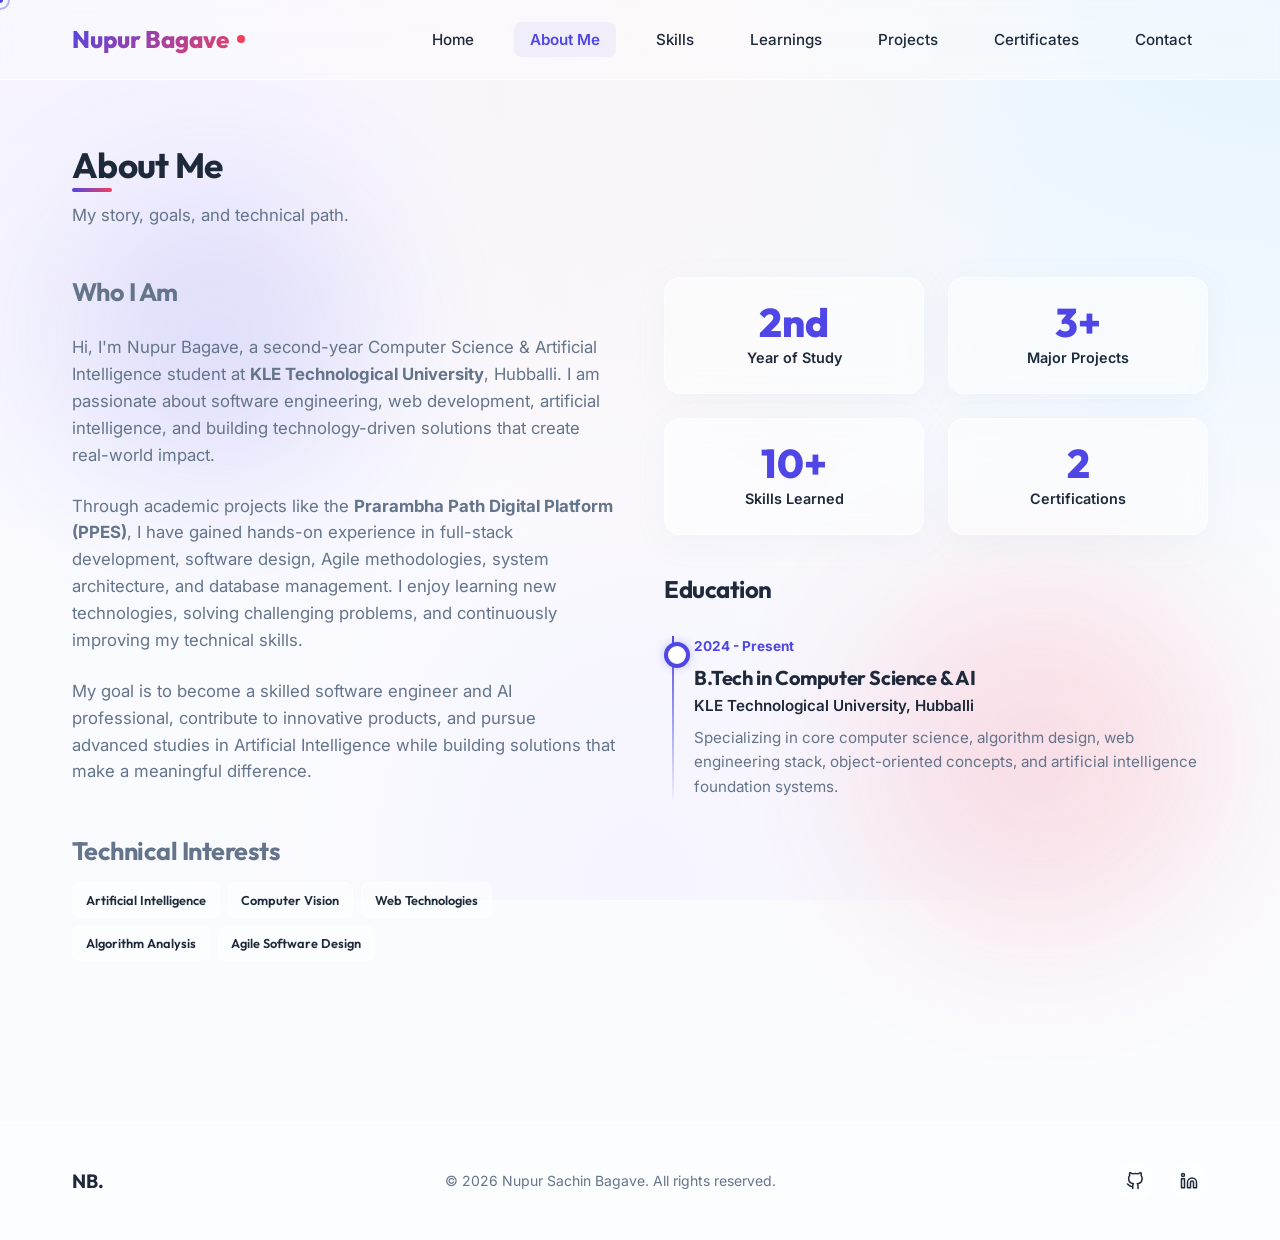
==== about.html @ 6f0df0ab "initial" ====
<!DOCTYPE html>
<html lang="en">
<head>
  <meta charset="UTF-8">
  <meta name="viewport" content="width=device-width, initial-scale=1.0">
  <title>About Me | Nupur Bagave</title>
  <meta name="description" content="Read about Nupur Bagave's academic history, career objectives, and technical interests.">
  
  <!-- CSS Stylesheets -->
  <link rel="stylesheet" href="assets/css/main.css">
  <link rel="stylesheet" href="assets/css/animations.css">
  <link rel="stylesheet" href="assets/css/pages.css">
</head>
<body>

  <!-- Custom Cursor Elements -->
  <div class="custom-cursor"></div>
  <div class="custom-cursor-inner"></div>

  <!-- Background Decorative Glowing Blobs -->
  <div class="bg-blob blob-1"></div>
  <div class="bg-blob blob-2"></div>

  <!-- Navigation Bar -->
  <nav class="navbar">
    <div class="container">
      <a href="index.html" class="logo">
        Nupur Bagave<span class="logo-dot"></span>
      </a>
      
      <button class="menu-toggle" id="menu-toggle" aria-label="Toggle Navigation Menu">
        <span></span>
        <span></span>
        <span></span>
      </button>

      <ul class="nav-links" id="nav-links">
        <li class="nav-item"><a href="index.html">Home</a></li>
        <li class="nav-item"><a href="about.html">About Me</a></li>
        <li class="nav-item"><a href="skills.html">Skills</a></li>
        <li class="nav-item"><a href="learnings.html">Learnings</a></li>
        <li class="nav-item"><a href="projects.html">Projects</a></li>
        <li class="nav-item"><a href="certificates.html">Certificates</a></li>
        <li class="nav-item"><a href="contact.html">Contact</a></li>
      </ul>
    </div>
  </nav>

  <!-- Main About Content -->
  <main class="main-content container">
    <section style="padding: 2rem 0;">
      <h1 class="section-title reveal">About Me</h1>
      <p class="section-desc reveal">My story, goals, and technical path.</p>

      <div class="about-grid">
        
        <!-- About Left Section: Introduction and Goals -->
        <div class="about-text reveal">
          <h2>Who I Am</h2>
          <br>
          <p>
            Hi, I'm Nupur Bagave, a second-year Computer Science &amp; Artificial Intelligence student at <strong>KLE Technological University</strong>, Hubballi. I am passionate about software engineering, web development, artificial intelligence, and building technology-driven solutions that create real-world impact.
          </p>
          <p>
            Through academic projects like the <strong>Prarambha Path Digital Platform (PPES)</strong>, I have gained hands-on experience in full-stack development, software design, Agile methodologies, system architecture, and database management. I enjoy learning new technologies, solving challenging problems, and continuously improving my technical skills.
          </p>
          <p>
            My goal is to become a skilled software engineer and AI professional, contribute to innovative products, and pursue advanced studies in Artificial Intelligence while building solutions that make a meaningful difference.
          </p>
          
          <br>
          <h2>Technical Interests</h2>
          <div style="display: flex; gap: 0.5rem; flex-wrap: wrap; margin-top: 1rem;">
            <span class="btn btn-secondary" style="padding: 0.4rem 0.8rem; font-size: 0.8rem; cursor: default;">Artificial Intelligence</span>
            <span class="btn btn-secondary" style="padding: 0.4rem 0.8rem; font-size: 0.8rem; cursor: default;">Computer Vision</span>
            <span class="btn btn-secondary" style="padding: 0.4rem 0.8rem; font-size: 0.8rem; cursor: default;">Web Technologies</span>
            <span class="btn btn-secondary" style="padding: 0.4rem 0.8rem; font-size: 0.8rem; cursor: default;">Algorithm Analysis</span>
            <span class="btn btn-secondary" style="padding: 0.4rem 0.8rem; font-size: 0.8rem; cursor: default;">Agile Software Design</span>
          </div>
        </div>

        <!-- About Right Section: Highlights and Timeline -->
        <div class="reveal-right">
          
          <!-- Key Metrics Grid -->
          <div class="highlights-grid" style="margin-bottom: 2.5rem;">
            <div class="glass-card highlight-box">
              <div class="highlight-val">2nd</div>
              <div class="highlight-lbl">Year of Study</div>
            </div>
            <div class="glass-card highlight-box">
              <div class="highlight-val">3+</div>
              <div class="highlight-lbl">Major Projects</div>
            </div>
            <div class="glass-card highlight-box">
              <div class="highlight-val">10+</div>
              <div class="highlight-lbl">Skills Learned</div>
            </div>
            <div class="glass-card highlight-box">
              <div class="highlight-val">2</div>
              <div class="highlight-lbl">Certifications</div>
            </div>
          </div>

          <!-- Academic Education Timeline -->
          <h2>Education</h2>
          <div class="timeline-container">
            
            <div class="timeline-node">
              <span class="timeline-time">2024 - Present</span>
              <h3 class="timeline-title">B.Tech in Computer Science &amp; AI</h3>
              <p class="timeline-institution">KLE Technological University, Hubballi</p>
              <p class="timeline-desc">Specializing in core computer science, algorithm design, web engineering stack, object-oriented concepts, and artificial intelligence foundation systems.</p>
            </div>
            
           

          </div>

        </div>

      </div>
    </section>
  </main>

  <!-- Footer Section -->
  <footer class="footer">
    <div class="container footer-content">
      <div class="footer-logo">NB.</div>
      <div class="footer-text">&copy; 2026 Nupur Sachin Bagave. All rights reserved.</div>
      <div class="footer-socials">
        <a href="https://github.com/nupurbagave2909-lang" target="_blank" class="social-icon-btn" aria-label="GitHub Profile">
          <svg width="18" height="18" viewBox="0 0 24 24" fill="none" stroke="currentColor" stroke-width="2" stroke-linecap="round" stroke-linejoin="round"><path d="M9 19c-5 1.5-5-2.5-7-3m14 6v-3.87a3.37 3.37 0 0 0-.94-2.61c3.14-.35 6.44-1.54 6.44-7A5.44 5.44 0 0 0 20 4.77 5.07 5.07 0 0 0 19.91 1S18.73.65 16 2.48a13.38 13.38 0 0 0-7 0C6.27.65 5.09 1 5.09 1A5.07 5.07 0 0 0 5 4.77a5.44 5.44 0 0 0-1.5 3.78c0 5.42 3.3 6.61 6.44 7A3.37 3.37 0 0 0 9 18.13V22"></path></svg>
        </a>
        <a href="https://linkedin.com" target="_blank" class="social-icon-btn" aria-label="LinkedIn Profile">
          <svg width="18" height="18" viewBox="0 0 24 24" fill="none" stroke="currentColor" stroke-width="2" stroke-linecap="round" stroke-linejoin="round"><path d="M16 8a6 6 0 0 1 6 6v7h-4v-7a2 2 0 0 0-2-2 2 2 0 0 0-2 2v7h-4v-7a6 6 0 0 1 6-6z"></path><rect x="2" y="9" width="4" height="12"></rect><circle cx="4" cy="4" r="2"></circle></svg>
        </a>
      </div>
    </div>
  </footer>

  <!-- JavaScript scripts -->
  <script src="assets/js/main.js"></script>
</body>
</html>
---- assets/css/main.css ----
/* ==========================================================================
   DESIGN SYSTEM & CORE STYLES - NUPUR BAGAVE PORTFOLIO
   ========================================================================== */

/* Import Premium Fonts */
@import url('https://fonts.googleapis.com/css2?family=Inter:wght@300;400;500;600;700&family=Outfit:wght@300;400;500;600;700;800&display=swap');

:root {
  /* Color Palette - Aesthetic Light Pastel Mesh */
  --bg-color: #fafbfe;
  --text-primary: #1e293b;
  --text-secondary: #64748b;
  --text-muted: #94a3b8;
  
  /* Brand/Accent Colors */
  --color-primary: #4f46e5;       /* Indigo */
  --color-primary-rgb: 79, 70, 229;
  --color-secondary: #f43f5e;     /* Coral Rose */
  --color-secondary-rgb: 244, 63, 94;
  --color-accent: #06b6d4;        /* Cyan */
  --color-accent-rgb: 6, 182, 212;
  
  /* Glassmorphism Design Tokens */
  --glass-bg: rgba(255, 255, 255, 0.45);
  --glass-bg-hover: rgba(255, 255, 255, 0.65);
  --glass-border: rgba(255, 255, 255, 0.6);
  --glass-border-hover: rgba(255, 255, 255, 0.8);
  --glass-shadow: 0 8px 32px 0 rgba(148, 163, 184, 0.08);
  --glass-shadow-hover: 0 12px 40px 0 rgba(99, 102, 241, 0.12);
  --backdrop-blur: blur(12px);
  
  /* Sizing and Layout */
  --max-width: 1200px;
  --navbar-height: 80px;
  --border-radius-sm: 8px;
  --border-radius-md: 16px;
  --border-radius-lg: 24px;
  
  /* Transitions */
  --transition-fast: 0.2s cubic-bezier(0.4, 0, 0.2, 1);
  --transition-normal: 0.4s cubic-bezier(0.4, 0, 0.2, 1);
  --transition-slow: 0.6s cubic-bezier(0.4, 0, 0.2, 1);
}

/* Base Reset & Smooth Scroll */
* {
  margin: 0;
  padding: 0;
  box-sizing: border-box;
  outline: none;
}

html {
  scroll-behavior: smooth;
  font-size: 16px;
}

body {
  font-family: 'Inter', sans-serif;
  background-color: var(--bg-color);
  color: var(--text-primary);
  line-height: 1.6;
  min-height: 100vh;
  overflow-x: hidden;
  position: relative;
  /* Aesthetic Pastel Gradient Mesh Background */
  background-image: 
    radial-gradient(at 0% 0%, rgba(243, 239, 255, 0.8) 0px, transparent 50%),
    radial-gradient(at 50% 0%, rgba(255, 245, 240, 0.7) 0px, transparent 50%),
    radial-gradient(at 100% 0%, rgba(224, 242, 254, 0.8) 0px, transparent 50%),
    radial-gradient(at 50% 100%, rgba(245, 243, 255, 0.9) 0px, transparent 50%);
  background-attachment: fixed;
}

/* Custom Selection & Scrollbars */
::selection {
  background-color: rgba(79, 70, 229, 0.15);
  color: var(--color-primary);
}

::-webkit-scrollbar {
  width: 10px;
}

::-webkit-scrollbar-track {
  background: rgba(241, 245, 249, 0.5);
}

::-webkit-scrollbar-thumb {
  background: rgba(148, 163, 184, 0.5);
  border-radius: 5px;
  border: 2px solid #fafbfe;
}

::-webkit-scrollbar-thumb:hover {
  background: rgba(99, 102, 241, 0.6);
}

/* Typography Rules */
h1, h2, h3, h4, h5, h6 {
  font-family: 'Outfit', sans-serif;
  font-weight: 700;
  letter-spacing: -0.02em;
  line-height: 1.2;
}

a {
  color: inherit;
  text-decoration: none;
  transition: var(--transition-fast);
}

img, svg {
  max-width: 100%;
  display: block;
}

/* Layout Wrappers */
.container {
  width: 100%;
  max-width: var(--max-width);
  margin: 0 auto;
  padding: 0 2rem;
}

.main-content {
  padding-top: calc(var(--navbar-height) + 2rem);
  min-height: calc(100vh - 160px);
}

/* Glassmorphism Class Utilities */
.glass-panel {
  background: var(--glass-bg);
  backdrop-filter: var(--backdrop-blur);
  -webkit-backdrop-filter: var(--backdrop-blur);
  border: 1px solid var(--glass-border);
  border-radius: var(--border-radius-md);
  box-shadow: var(--glass-shadow);
  transition: all var(--transition-normal);
}

.glass-panel:hover {
  background: var(--glass-bg-hover);
  border-color: var(--glass-border-hover);
  box-shadow: var(--glass-shadow-hover);
}

.glass-card {
  background: var(--glass-bg);
  backdrop-filter: var(--backdrop-blur);
  -webkit-backdrop-filter: var(--backdrop-blur);
  border: 1px solid var(--glass-border);
  border-radius: var(--border-radius-md);
  box-shadow: var(--glass-shadow);
  padding: 2rem;
  transition: all var(--transition-normal);
}

.glass-card:hover {
  transform: translateY(-6px);
  background: var(--glass-bg-hover);
  border-color: var(--glass-border-hover);
  box-shadow: var(--glass-shadow-hover);
}

/* Navigation Bar */
.navbar {
  position: fixed;
  top: 0;
  left: 0;
  width: 100%;
  height: var(--navbar-height);
  z-index: 1000;
  background: rgba(255, 255, 255, 0.4);
  backdrop-filter: var(--backdrop-blur);
  -webkit-backdrop-filter: var(--backdrop-blur);
  border-bottom: 1px solid var(--glass-border);
  transition: background var(--transition-fast);
}

.navbar.scrolled {
  background: rgba(255, 255, 255, 0.65);
  box-shadow: 0 4px 20px 0 rgba(148, 163, 184, 0.05);
}

.navbar .container {
  display: flex;
  justify-content: space-between;
  align-items: center;
  height: 100%;
}

.logo {
  font-family: 'Outfit', sans-serif;
  font-size: 1.5rem;
  font-weight: 800;
  background: linear-gradient(135deg, var(--color-primary), var(--color-secondary));
  -webkit-background-clip: text;
  -webkit-text-fill-color: transparent;
  display: flex;
  align-items: center;
  gap: 0.5rem;
}

.logo-dot {
  width: 8px;
  height: 8px;
  background-color: var(--color-secondary);
  border-radius: 50%;
  display: inline-block;
}

.nav-links {
  display: flex;
  list-style: none;
  gap: 1.5rem;
  align-items: center;
}

.nav-item a {
  font-size: 0.95rem;
  font-weight: 500;
  color: var(--text-primary);
  padding: 0.5rem 1rem;
  border-radius: var(--border-radius-sm);
  position: relative;
}

.nav-item a:hover {
  color: var(--color-primary);
}

.nav-item.active a {
  color: var(--color-primary);
  background: rgba(79, 70, 229, 0.06);
  font-weight: 600;
}

/* Mobile Menu Toggle button */
.menu-toggle {
  display: none;
  background: none;
  border: none;
  cursor: pointer;
  padding: 0.5rem;
  z-index: 1100;
}

.menu-toggle span {
  display: block;
  width: 24px;
  height: 2px;
  background-color: var(--text-primary);
  margin: 5px 0;
  transition: var(--transition-fast);
}

/* Footer Section */
.footer {
  width: 100%;
  border-top: 1px solid var(--glass-border);
  background: rgba(255, 255, 255, 0.3);
  padding: 2.5rem 0;
  margin-top: 4rem;
}

.footer-content {
  display: flex;
  justify-content: space-between;
  align-items: center;
  flex-wrap: wrap;
  gap: 1.5rem;
}

.footer-logo {
  font-family: 'Outfit', sans-serif;
  font-size: 1.2rem;
  font-weight: 700;
  color: var(--text-primary);
}

.footer-text {
  font-size: 0.875rem;
  color: var(--text-secondary);
}

.footer-socials {
  display: flex;
  gap: 1rem;
}

.social-icon-btn {
  display: flex;
  align-items: center;
  justify-content: center;
  width: 38px;
  height: 38px;
  border-radius: 50%;
  background: var(--glass-bg);
  border: 1px solid var(--glass-border);
  transition: all var(--transition-fast);
}

.social-icon-btn:hover {
  background: var(--color-primary);
  border-color: var(--color-primary);
  color: #fff;
  transform: translateY(-3px);
}

/* Global Button Styles */
.btn {
  display: inline-flex;
  align-items: center;
  justify-content: center;
  padding: 0.8rem 1.6rem;
  font-size: 0.95rem;
  font-weight: 600;
  font-family: 'Outfit', sans-serif;
  border-radius: var(--border-radius-sm);
  border: none;
  cursor: pointer;
  transition: all var(--transition-normal);
  gap: 0.5rem;
}

.btn-primary {
  background: linear-gradient(135deg, var(--color-primary), #6366f1);
  color: #fff;
  box-shadow: 0 4px 14px 0 rgba(79, 70, 229, 0.3);
}

.btn-primary:hover {
  transform: translateY(-2px);
  box-shadow: 0 6px 20px 0 rgba(79, 70, 229, 0.45);
  background: linear-gradient(135deg, #6366f1, var(--color-primary));
}

.btn-secondary {
  background: var(--glass-bg);
  border: 1px solid var(--glass-border);
  color: var(--text-primary);
}

.btn-secondary:hover {
  background: var(--glass-bg-hover);
  border-color: var(--color-primary);
  transform: translateY(-2px);
  color: var(--color-primary);
}

/* Responsive Navbar */
@media (max-width: 768px) {
  .menu-toggle {
    display: block;
  }
  
  .nav-links {
    position: fixed;
    top: 0;
    right: -100%;
    width: 280px;
    height: 100vh;
    background: rgba(255, 255, 255, 0.95);
    backdrop-filter: blur(20px);
    -webkit-backdrop-filter: blur(20px);
    border-left: 1px solid rgba(255, 255, 255, 0.5);
    flex-direction: column;
    justify-content: center;
    gap: 2rem;
    z-index: 1050;
    transition: right var(--transition-normal);
    box-shadow: -10px 0 30px rgba(0,0,0,0.05);
  }
  
  .nav-links.active {
    right: 0;
  }
  
  .menu-toggle.active span:nth-child(1) {
    transform: translateY(7px) rotate(45deg);
  }
  
  .menu-toggle.active span:nth-child(2) {
    opacity: 0;
  }
  
  .menu-toggle.active span:nth-child(3) {
    transform: translateY(-7px) rotate(-45deg);
  }
  
  .footer-content {
    flex-direction: column;
    text-align: center;
  }
}
---- assets/css/animations.css ----
/* ==========================================================================
   ANIMATIONS & EFFECTS - NUPUR BAGAVE PORTFOLIO
   ========================================================================== */

/* Custom Interactive Cursor */
.custom-cursor {
  width: 20px;
  height: 20px;
  border: 2px solid rgba(79, 70, 229, 0.4);
  border-radius: 50%;
  position: fixed;
  transform: translate(-50%, -50%);
  pointer-events: none;
  z-index: 9999;
  transition: width 0.2s, height 0.2s, background-color 0.2s, border-color 0.2s;
  transition-timing-function: cubic-bezier(0.25, 1, 0.5, 1);
  display: none; /* Hidden on mobile/touch devices */
}

.custom-cursor-inner {
  width: 6px;
  height: 6px;
  background-color: var(--color-primary);
  border-radius: 50%;
  position: fixed;
  transform: translate(-50%, -50%);
  pointer-events: none;
  z-index: 9999;
  display: none;
}

@media (pointer: fine) {
  .custom-cursor,
  .custom-cursor-inner {
    display: block;
  }
}

/* Expand state for cursor when hovering over links */
.custom-cursor.hovered {
  width: 48px;
  height: 48px;
  border-color: rgba(79, 70, 229, 0.8);
  background-color: rgba(79, 70, 229, 0.05);
}

/* Typewriter Typing Indicator */
.typing-container {
  display: inline-flex;
  align-items: center;
}

.typed-text {
  font-family: 'Outfit', sans-serif;
  color: var(--color-primary);
  background: linear-gradient(135deg, var(--color-primary), var(--color-secondary));
  -webkit-background-clip: text;
  -webkit-text-fill-color: transparent;
}

.cursor-blink {
  display: inline-block;
  width: 3px;
  height: 1.4em;
  background-color: var(--color-primary);
  margin-left: 4px;
  animation: blink 0.8s infinite;
}

@keyframes blink {
  0%, 100% { opacity: 1; }
  50% { opacity: 0; }
}

/* Scroll-Triggered Reveal Classes */
.reveal {
  position: relative;
  opacity: 0;
  transform: translateY(30px);
  transition: opacity 0.8s ease, transform 0.8s ease;
}

.reveal.active {
  opacity: 1;
  transform: translateY(0);
}

/* Reveal Directions */
.reveal-left {
  opacity: 0;
  transform: translateX(-50px);
  transition: opacity 0.8s ease, transform 0.8s ease;
}

.reveal-left.active {
  opacity: 1;
  transform: translateX(0);
}

.reveal-right {
  opacity: 0;
  transform: translateX(50px);
  transition: opacity 0.8s ease, transform 0.8s ease;
}

.reveal-right.active {
  opacity: 1;
  transform: translateX(0);
}

/* Float Animations for Cards/Hero Graphics */
@keyframes float {
  0% {
    transform: translateY(0px) rotate(0deg);
  }
  50% {
    transform: translateY(-10px) rotate(1deg);
  }
  100% {
    transform: translateY(0px) rotate(0deg);
  }
}

.float-element {
  animation: float 5s ease-in-out infinite;
}

.float-delayed {
  animation: float 6s ease-in-out infinite;
  animation-delay: 1.5s;
}

/* Hover Accent Glows */
.hover-glow {
  position: relative;
  overflow: hidden;
}

.hover-glow::after {
  content: '';
  position: absolute;
  top: -50%;
  left: -50%;
  width: 200%;
  height: 200%;
  background: radial-gradient(circle, rgba(255,255,255,0.4) 0%, transparent 60%);
  transform: translate(-100%, -100%);
  transition: transform 0.6s ease-out;
  pointer-events: none;
}

.hover-glow:hover::after {
  transform: translate(50%, 50%);
}

/* Soft Accent Blob Graphics */
.bg-blob {
  position: absolute;
  width: 300px;
  height: 300px;
  border-radius: 50%;
  filter: blur(80px);
  z-index: -1;
  opacity: 0.15;
  pointer-events: none;
}

.blob-1 {
  background-color: var(--color-primary);
  top: 15%;
  left: 5%;
}

.blob-2 {
  background-color: var(--color-secondary);
  bottom: 25%;
  right: 5%;
  width: 350px;
  height: 350px;
}

.blob-3 {
  background-color: var(--color-accent);
  top: 50%;
  left: 45%;
}
---- assets/css/pages.css ----
/* ==========================================================================
   PAGE-SPECIFIC STYLES - NUPUR BAGAVE PORTFOLIO
   ========================================================================== */

/* --------------------------------------------------------------------------
   HOME PAGE (index.html)
   -------------------------------------------------------------------------- */
.hero-section {
  display: flex;
  align-items: center;
  justify-content: space-between;
  min-height: calc(80vh - var(--navbar-height));
  gap: 3rem;
  padding: 2rem 0;
}

.hero-text-container {
  flex: 1.2;
}

.hero-subtitle {
  font-size: 1.1rem;
  text-transform: uppercase;
  letter-spacing: 0.15em;
  color: var(--color-primary);
  font-weight: 700;
  margin-bottom: 1rem;
  display: block;
}

.hero-title {
  font-size: 3.8rem;
  line-height: 1.1;
  color: var(--text-primary);
  margin-bottom: 1.5rem;
}

.hero-description {
  font-size: 1.1rem;
  color: var(--text-secondary);
  margin-bottom: 2.5rem;
  max-width: 580px;
}

.hero-actions {
  display: flex;
  gap: 1.2rem;
  flex-wrap: wrap;
}

.hero-image-container {
  flex: 0.8;
  display: flex;
  justify-content: center;
  align-items: center;
}

/* Interactive Profile Card */
.profile-card {
  width: 320px;
  position: relative;
  border-radius: var(--border-radius-lg);
  overflow: hidden;
  padding: 1.5rem;
  text-align: center;
}

.profile-avatar-wrapper {
  width: 160px;
  height: 160px;
  border-radius: 50%;
  margin: 0 auto 1.5rem auto;
  border: 4px solid var(--glass-border);
  box-shadow: 0 8px 24px rgba(99, 102, 241, 0.15);
  overflow: hidden;
  position: relative;
}

.profile-avatar {
  width: 100%;
  height: 100%;
  object-fit: cover;
  background: linear-gradient(135deg, #e0e7ff, #fbcfe8);
  display: flex;
  align-items: center;
  justify-content: center;
}

.profile-avatar svg {
  width: 80px;
  height: 80px;
  fill: var(--color-primary);
  opacity: 0.85;
}

.profile-name {
  font-size: 1.4rem;
  margin-bottom: 0.25rem;
}

.profile-title {
  font-size: 0.875rem;
  color: var(--color-primary);
  font-weight: 600;
  text-transform: uppercase;
  letter-spacing: 0.05em;
  margin-bottom: 1rem;
}

.profile-details-list {
  text-align: left;
  list-style: none;
  font-size: 0.85rem;
  color: var(--text-secondary);
  border-top: 1px solid var(--glass-border);
  padding-top: 1rem;
}

.profile-details-list li {
  margin-bottom: 0.5rem;
  display: flex;
  align-items: center;
  gap: 0.5rem;
}

/* --------------------------------------------------------------------------
   ABOUT PAGE (about.html)
   -------------------------------------------------------------------------- */
.section-title {
  font-size: 2.2rem;
  margin-bottom: 1rem;
  position: relative;
  display: inline-block;
}

.section-title::after {
  content: '';
  position: absolute;
  bottom: -6px;
  left: 0;
  width: 40px;
  height: 4px;
  border-radius: 2px;
  background: linear-gradient(90deg, var(--color-primary), var(--color-secondary));
}

.section-desc {
  color: var(--text-secondary);
  margin-bottom: 3rem;
  font-size: 1.05rem;
  max-width: 700px;
}

.about-grid {
  display: grid;
  grid-template-columns: 1fr 1fr;
  gap: 3rem;
  margin-bottom: 4rem;
}

.about-text {
  font-size: 1.05rem;
  color: var(--text-secondary);
}

.about-text p {
  margin-bottom: 1.5rem;
}

.highlights-grid {
  display: grid;
  grid-template-columns: 1fr 1fr;
  gap: 1.5rem;
}

.highlight-box {
  padding: 1.5rem;
  text-align: center;
}

.highlight-val {
  font-size: 2.5rem;
  font-weight: 800;
  color: var(--color-primary);
  font-family: 'Outfit', sans-serif;
  line-height: 1;
  margin-bottom: 0.25rem;
}

.highlight-lbl {
  font-size: 0.9rem;
  font-weight: 600;
  color: var(--text-primary);
}

/* Education Timeline */
.timeline-container {
  position: relative;
  max-width: 800px;
  margin: 2rem 0;
  padding-left: 30px;
}

.timeline-container::before {
  content: '';
  position: absolute;
  left: 8px;
  top: 0;
  width: 2px;
  height: 100%;
  background: linear-gradient(180deg, var(--color-primary), rgba(99, 102, 241, 0.05));
}

.timeline-node {
  position: relative;
  margin-bottom: 3rem;
}

.timeline-node::before {
  content: '';
  position: absolute;
  left: -30px;
  top: 6px;
  width: 18px;
  height: 18px;
  border-radius: 50%;
  background-color: #fff;
  border: 4px solid var(--color-primary);
  box-shadow: 0 0 10px rgba(79, 70, 229, 0.3);
  z-index: 2;
  transition: transform var(--transition-fast);
}

.timeline-node:hover::before {
  transform: scale(1.3);
}

.timeline-time {
  font-size: 0.85rem;
  font-weight: 700;
  color: var(--color-primary);
  margin-bottom: 0.5rem;
  display: block;
}

.timeline-title {
  font-size: 1.25rem;
  margin-bottom: 0.25rem;
}

.timeline-institution {
  font-size: 0.95rem;
  font-weight: 600;
  color: var(--text-primary);
  margin-bottom: 0.5rem;
}

.timeline-desc {
  font-size: 0.95rem;
  color: var(--text-secondary);
}

/* --------------------------------------------------------------------------
   SKILLS PAGE (skills.html)
   -------------------------------------------------------------------------- */
.skills-container {
  display: grid;
  grid-template-columns: repeat(auto-fit, minmax(280px, 1fr));
  gap: 2rem;
  margin-bottom: 4rem;
}

.skills-category-title {
  font-size: 1.3rem;
  margin-bottom: 1.5rem;
  display: flex;
  align-items: center;
  gap: 0.75rem;
  border-bottom: 1px solid var(--glass-border);
  padding-bottom: 0.5rem;
}

.skill-list-vertical {
  display: flex;
  flex-direction: column;
  gap: 1.2rem;
}

.skill-item-progress {
  width: 100%;
}

.skill-header {
  display: flex;
  justify-content: space-between;
  font-size: 0.875rem;
  font-weight: 600;
  margin-bottom: 0.4rem;
}

.skill-bar-bg {
  width: 100%;
  height: 8px;
  background-color: rgba(226, 232, 240, 0.7);
  border-radius: 4px;
  overflow: hidden;
}

.skill-bar-fill {
  height: 100%;
  background: linear-gradient(90deg, var(--color-primary), var(--color-accent));
  border-radius: 4px;
  width: 0; /* Animated dynamically with JS */
  transition: width 1.5s cubic-bezier(0.1, 1, 0.1, 1);
}

.skill-grid-badges {
  display: flex;
  flex-wrap: wrap;
  gap: 0.75rem;
}

.skill-badge {
  padding: 0.5rem 1rem;
  border-radius: var(--border-radius-sm);
  background: var(--glass-bg);
  border: 1px solid var(--glass-border);
  font-size: 0.875rem;
  font-weight: 500;
  display: inline-flex;
  align-items: center;
  gap: 0.5rem;
  transition: all var(--transition-fast);
}

.skill-badge:hover {
  background: rgba(79, 70, 229, 0.08);
  border-color: var(--color-primary);
  transform: translateY(-2px);
  color: var(--color-primary);
}

/* --------------------------------------------------------------------------
   LEARNINGS PAGE (learnings.html)
   -------------------------------------------------------------------------- */
.learnings-tabs {
  display: flex;
  justify-content: center;
  gap: 1rem;
  margin-bottom: 3rem;
}

.tab-btn {
  background: var(--glass-bg);
  border: 1px solid var(--glass-border);
  padding: 0.8rem 1.8rem;
  font-size: 1rem;
  font-weight: 600;
  border-radius: 50px;
  cursor: pointer;
  transition: all var(--transition-normal);
  font-family: 'Outfit', sans-serif;
  color: var(--text-secondary);
}

.tab-btn.active {
  background: var(--color-primary);
  color: #fff;
  border-color: var(--color-primary);
  box-shadow: 0 4px 14px rgba(79, 70, 229, 0.25);
}

.tab-content {
  display: none;
}

.tab-content.active {
  display: block;
  animation: fadeIn 0.5s ease;
}

@keyframes fadeIn {
  from { opacity: 0; transform: translateY(10px); }
  to { opacity: 1; transform: translateY(0); }
}

.learnings-grid {
  display: grid;
  grid-template-columns: repeat(auto-fill, minmax(340px, 1fr));
  gap: 2rem;
}

.learning-card {
  display: flex;
  flex-direction: column;
  height: 100%;
}

.learning-card-header {
  display: flex;
  justify-content: space-between;
  align-items: start;
  margin-bottom: 1rem;
}

.learning-icon-box {
  width: 44px;
  height: 44px;
  border-radius: var(--border-radius-sm);
  background: rgba(79, 70, 229, 0.08);
  display: flex;
  align-items: center;
  justify-content: center;
  color: var(--color-primary);
  font-size: 1.25rem;
}

.learning-progress-ring {
  position: relative;
  width: 44px;
  height: 44px;
}

.progress-ring-circle {
  transition: stroke-dashoffset 0.35s;
  transform: rotate(-90deg);
  transform-origin: 50% 50%;
}

.progress-text {
  position: absolute;
  top: 50%;
  left: 50%;
  transform: translate(-50%, -50%);
  font-size: 0.65rem;
  font-weight: 700;
  color: var(--text-primary);
}

.learning-card-title {
  font-size: 1.2rem;
  margin-bottom: 0.5rem;
  color: var(--text-primary);
}

.learning-card-desc {
  font-size: 0.9rem;
  color: var(--text-secondary);
  margin-bottom: 1.25rem;
  flex-grow: 1;
}

.learning-details {
  list-style: none;
  font-size: 0.8rem;
  border-top: 1px solid var(--glass-border);
  padding-top: 0.8rem;
  color: var(--text-secondary);
  display: flex;
  flex-wrap: wrap;
  gap: 0.5rem;
}

.learning-details li {
  background: rgba(241, 245, 249, 0.6);
  padding: 0.2rem 0.5rem;
  border-radius: 4px;
  border: 1px solid rgba(226, 232, 240, 0.5);
}

/* --------------------------------------------------------------------------
   PROJECTS PAGE (projects.html)
   -------------------------------------------------------------------------- */
.projects-showcase-title {
  margin: 3rem 0 1.5rem 0;
  font-size: 1.8rem;
}

/* Featured Project: PPES */
.featured-project {
  margin-bottom: 4rem;
}

.project-showcase-layout {
  display: grid;
  grid-template-columns: 1.2fr 0.8fr;
  gap: 2.5rem;
}

.project-gallery-pane {
  display: flex;
  flex-direction: column;
  gap: 1.5rem;
}

.project-main-image {
  border-radius: var(--border-radius-md);
  border: 1px solid var(--glass-border);
  overflow: hidden;
  box-shadow: 0 4px 20px rgba(0,0,0,0.03);
  position: relative;
  background-color: #fff;
}

.project-details-pane {
  display: flex;
  flex-direction: column;
  gap: 1.5rem;
}

.project-badge-primary {
  align-self: start;
  font-size: 0.75rem;
  font-weight: 700;
  text-transform: uppercase;
  letter-spacing: 0.1em;
  background: rgba(244, 63, 94, 0.1);
  color: var(--color-secondary);
  padding: 0.3rem 0.8rem;
  border-radius: 50px;
  margin-bottom: 0.5rem;
}

.project-title {
  font-size: 2.2rem;
  line-height: 1.2;
}

.project-meta-info {
  display: flex;
  gap: 1.5rem;
  font-size: 0.85rem;
  color: var(--text-secondary);
  border-bottom: 1px solid var(--glass-border);
  padding-bottom: 1rem;
}

.project-pane-section-title {
  font-size: 1.1rem;
  font-weight: 700;
  margin-bottom: 0.5rem;
  color: var(--text-primary);
}

.project-desc-text {
  font-size: 0.95rem;
  color: var(--text-secondary);
}

.project-features-list {
  list-style: none;
  font-size: 0.9rem;
  color: var(--text-secondary);
  display: flex;
  flex-direction: column;
  gap: 0.5rem;
}

.project-features-list li {
  display: flex;
  align-items: start;
  gap: 0.5rem;
}

.project-features-list li::before {
  content: '✓';
  color: var(--color-primary);
  font-weight: bold;
}

.project-tech-pills {
  display: flex;
  flex-wrap: wrap;
  gap: 0.6rem;
}

.project-tech-pill {
  font-size: 0.8rem;
  font-weight: 600;
  padding: 0.3rem 0.7rem;
  background: rgba(241, 245, 249, 0.8);
  border-radius: 4px;
  color: var(--text-primary);
  border: 1px solid rgba(226, 232, 240, 0.5);
}

/* Secondary Projects Cards */
.secondary-projects-grid {
  display: grid;
  grid-template-columns: repeat(auto-fit, minmax(360px, 1fr));
  gap: 2rem;
  margin-bottom: 4rem;
}

.project-card {
  display: flex;
  flex-direction: column;
  height: 100%;
}

.project-card-image {
  height: 180px;
  border-radius: var(--border-radius-sm);
  border: 1px solid var(--glass-border);
  overflow: hidden;
  background-color: #fff;
  margin-bottom: 1.5rem;
}

.project-card-image svg {
  width: 100%;
  height: 100%;
  object-fit: cover;
}

.project-card-title {
  font-size: 1.3rem;
  margin-bottom: 0.5rem;
}

.project-card-desc {
  font-size: 0.9rem;
  color: var(--text-secondary);
  margin-bottom: 1.5rem;
  flex-grow: 1;
}

.project-card-footer {
  display: flex;
  justify-content: space-between;
  align-items: center;
  border-top: 1px solid var(--glass-border);
  padding-top: 1rem;
}

/* --------------------------------------------------------------------------
   CERTIFICATES PAGE (certificates.html)
   -------------------------------------------------------------------------- */
.filter-tags {
  display: flex;
  justify-content: center;
  gap: 0.8rem;
  margin-bottom: 3rem;
  flex-wrap: wrap;
}

.filter-btn {
  background: var(--glass-bg);
  border: 1px solid var(--glass-border);
  padding: 0.5rem 1.2rem;
  font-size: 0.875rem;
  font-weight: 600;
  border-radius: 50px;
  cursor: pointer;
  transition: all var(--transition-fast);
  color: var(--text-secondary);
}

.filter-btn.active, .filter-btn:hover {
  background: var(--color-primary);
  color: #fff;
  border-color: var(--color-primary);
}

.certificates-grid {
  display: grid;
  grid-template-columns: repeat(auto-fill, minmax(280px, 1fr));
  gap: 2rem;
  margin-bottom: 4rem;
}

.certificate-card {
  display: flex;
  flex-direction: column;
  overflow: hidden;
  cursor: pointer;
}

.certificate-image-wrapper {
  height: 190px;
  border-radius: var(--border-radius-sm);
  overflow: hidden;
  border: 1px solid var(--glass-border);
  position: relative;
  background-color: #fff;
  margin-bottom: 1rem;
}

.certificate-image-wrapper img, .certificate-image-wrapper svg {
  width: 100%;
  height: 100%;
  object-fit: cover;
  transition: transform var(--transition-slow);
}

.certificate-card:hover .certificate-image-wrapper img,
.certificate-card:hover .certificate-image-wrapper svg {
  transform: scale(1.05);
}

.cert-overlay {
  position: absolute;
  top: 0;
  left: 0;
  width: 100%;
  height: 100%;
  background: rgba(79, 70, 229, 0.4);
  display: flex;
  align-items: center;
  justify-content: center;
  opacity: 0;
  transition: opacity var(--transition-normal);
  color: #fff;
  font-weight: 600;
}

.certificate-card:hover .cert-overlay {
  opacity: 1;
}

.certificate-card-title {
  font-size: 1rem;
  font-weight: 700;
  margin-bottom: 0.25rem;
}

.certificate-card-org {
  font-size: 0.85rem;
  color: var(--text-secondary);
  font-weight: 500;
}

.certificate-card-year {
  font-size: 0.8rem;
  color: var(--text-muted);
}

/* Modal Popup Window */
.modal-overlay {
  position: fixed;
  top: 0;
  left: 0;
  width: 100%;
  height: 100%;
  background: rgba(15, 23, 42, 0.6);
  backdrop-filter: blur(8px);
  z-index: 2000;
  display: flex;
  align-items: center;
  justify-content: center;
  opacity: 0;
  pointer-events: none;
  transition: opacity var(--transition-normal);
}

.modal-overlay.active {
  opacity: 1;
  pointer-events: auto;
}

.modal-container {
  background: #fff;
  border-radius: var(--border-radius-lg);
  max-width: 700px;
  width: 90%;
  position: relative;
  overflow: hidden;
  box-shadow: 0 20px 50px rgba(0,0,0,0.15);
  transform: scale(0.9);
  transition: transform var(--transition-normal);
}

.modal-overlay.active .modal-container {
  transform: scale(1);
}

.modal-close-btn {
  position: absolute;
  top: 1rem;
  right: 1rem;
  background: rgba(15, 23, 42, 0.05);
  border: none;
  width: 32px;
  height: 32px;
  border-radius: 50%;
  cursor: pointer;
  display: flex;
  align-items: center;
  justify-content: center;
  font-size: 1.2rem;
  font-weight: bold;
  color: var(--text-primary);
  z-index: 10;
  transition: background var(--transition-fast);
}

.modal-close-btn:hover {
  background: rgba(15, 23, 42, 0.1);
}

.modal-body {
  padding: 1rem;
}

.modal-image-wrapper {
  border-radius: var(--border-radius-sm);
  overflow: hidden;
  border: 1px solid #e2e8f0;
  background-color: #f8fafc;
  display: flex;
  justify-content: center;
  align-items: center;
}

.modal-image-wrapper svg, .modal-image-wrapper img {
  width: 100%;
  height: auto;
}

.modal-details {
  padding: 1.5rem 0.5rem 0.5rem 0.5rem;
}

.modal-title {
  font-size: 1.25rem;
  margin-bottom: 0.25rem;
}

.modal-org {
  font-size: 0.95rem;
  color: var(--text-secondary);
}

/* --------------------------------------------------------------------------
   CONTACT PAGE (contact.html)
   -------------------------------------------------------------------------- */
.contact-layout {
  display: grid;
  grid-template-columns: 0.9fr 1.1fr;
  gap: 3rem;
  margin-bottom: 4rem;
}

.contact-info-pane {
  display: flex;
  flex-direction: column;
  gap: 2rem;
}

.contact-card-item {
  display: flex;
  gap: 1.2rem;
  align-items: start;
}

.contact-card-icon {
  width: 48px;
  height: 48px;
  border-radius: var(--border-radius-sm);
  background: rgba(79, 70, 229, 0.08);
  color: var(--color-primary);
  display: flex;
  align-items: center;
  justify-content: center;
  font-size: 1.3rem;
}

.contact-card-title {
  font-size: 1.1rem;
  font-weight: 700;
  margin-bottom: 0.25rem;
}

.contact-card-value {
  font-size: 0.95rem;
  color: var(--text-secondary);
}

.contact-form-pane {
  padding: 2.5rem;
}

.form-group {
  margin-bottom: 1.5rem;
}

.form-label {
  display: block;
  font-size: 0.875rem;
  font-weight: 600;
  margin-bottom: 0.5rem;
  color: var(--text-primary);
}

.form-input, .form-textarea {
  width: 100%;
  padding: 0.8rem 1.2rem;
  background: rgba(255, 255, 255, 0.4);
  border: 1px solid var(--glass-border);
  border-radius: var(--border-radius-sm);
  font-family: inherit;
  font-size: 0.95rem;
  color: var(--text-primary);
  transition: all var(--transition-fast);
}

.form-input:focus, .form-textarea:focus {
  background: rgba(255, 255, 255, 0.8);
  border-color: var(--color-primary);
  box-shadow: 0 0 0 3px rgba(79, 70, 229, 0.1);
}

.form-textarea {
  resize: vertical;
  min-height: 130px;
}

/* Success/Error Alerts */
.form-feedback {
  padding: 1rem;
  border-radius: var(--border-radius-sm);
  font-size: 0.9rem;
  font-weight: 500;
  margin-bottom: 1.5rem;
  display: none;
}

.form-feedback.success {
  display: block;
  background: rgba(16, 185, 129, 0.1);
  color: #059669;
  border: 1px solid rgba(16, 185, 129, 0.2);
}

.form-feedback.error {
  display: block;
  background: rgba(239, 68, 68, 0.1);
  color: #dc2626;
  border: 1px solid rgba(239, 68, 68, 0.2);
}

/* --------------------------------------------------------------------------
   RESPONSIVE DESIGN BREAKPOINTS
   -------------------------------------------------------------------------- */
@media (max-width: 992px) {
  .hero-title {
    font-size: 3rem;
  }
  
  .project-showcase-layout {
    grid-template-columns: 1fr;
  }
  
  .contact-layout {
    grid-template-columns: 1fr;
    gap: 2.5rem;
  }
}

@media (max-width: 768px) {
  .hero-section {
    flex-direction: column-reverse;
    text-align: center;
    justify-content: center;
    padding-top: 1rem;
  }
  
  .hero-description {
    margin-left: auto;
    margin-right: auto;
  }
  
  .hero-actions {
    justify-content: center;
  }
  
  .about-grid {
    grid-template-columns: 1fr;
    gap: 2rem;
  }
}

@media (max-width: 480px) {
  .hero-title {
    font-size: 2.4rem;
  }
  
  .hero-actions .btn {
    width: 100%;
  }
  
  .learnings-tabs {
    flex-direction: column;
    align-items: stretch;
  }
  
  .tab-btn {
    text-align: center;
  }
}
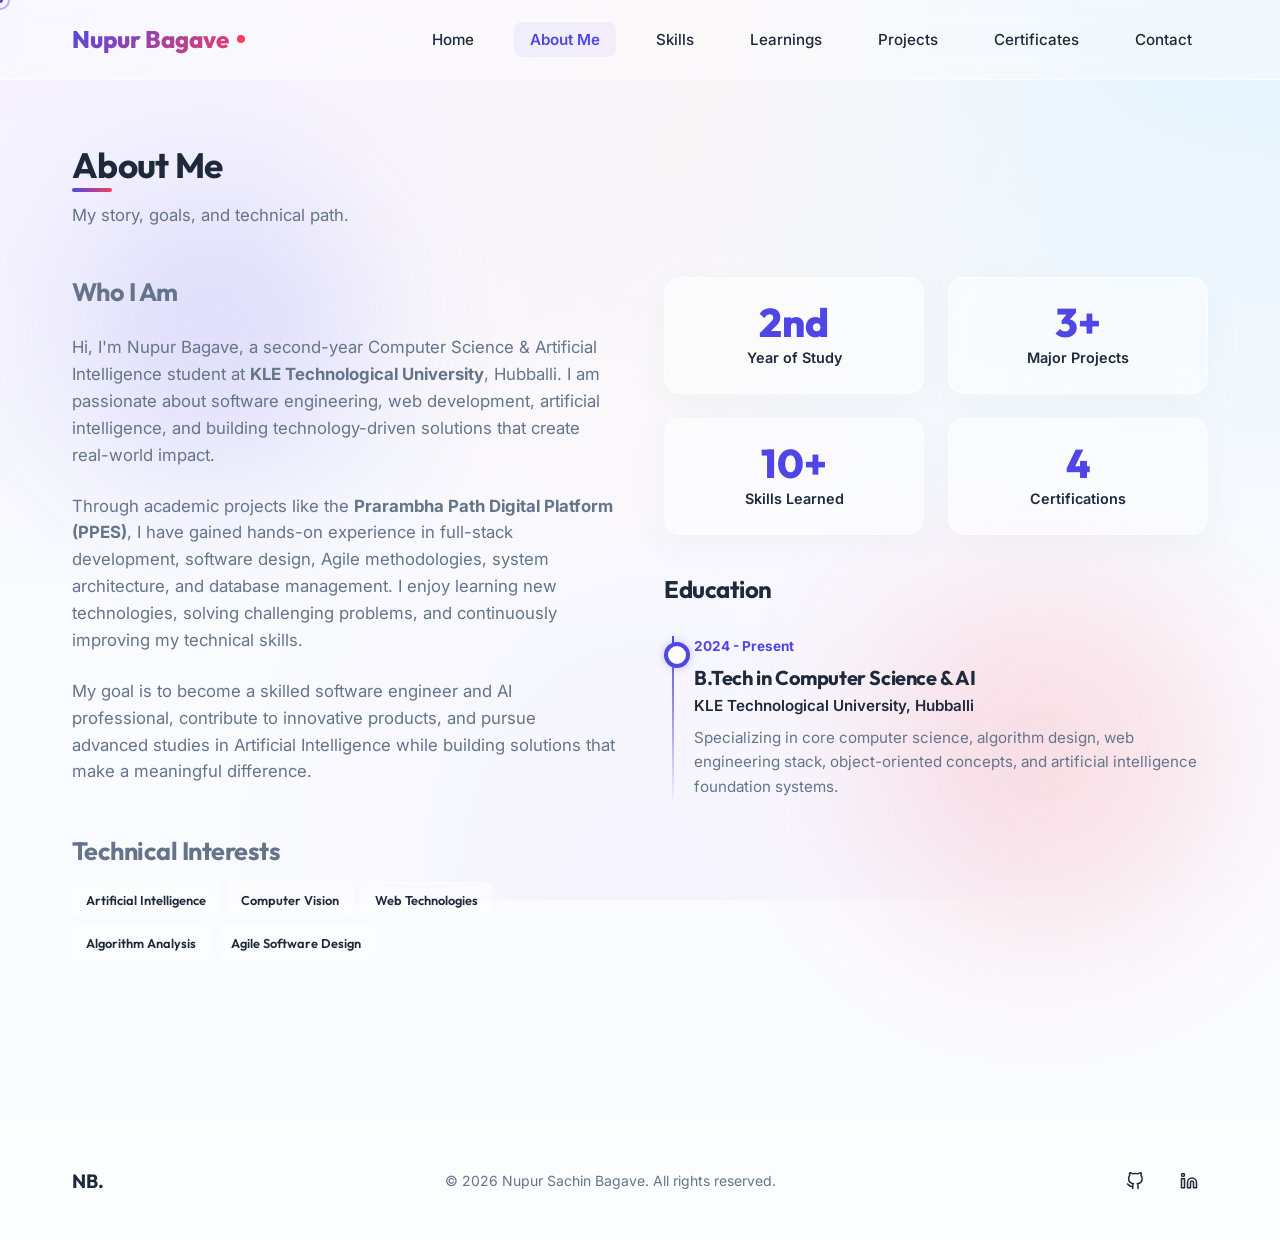
==== commit 53be17c2: ".." ====
--- a/about.html
+++ b/about.html
@@ -97,7 +97,7 @@
               <div class="highlight-lbl">Skills Learned</div>
             </div>
             <div class="glass-card highlight-box">
-              <div class="highlight-val">2</div>
+              <div class="highlight-val">4</div>
               <div class="highlight-lbl">Certifications</div>
             </div>
           </div>
